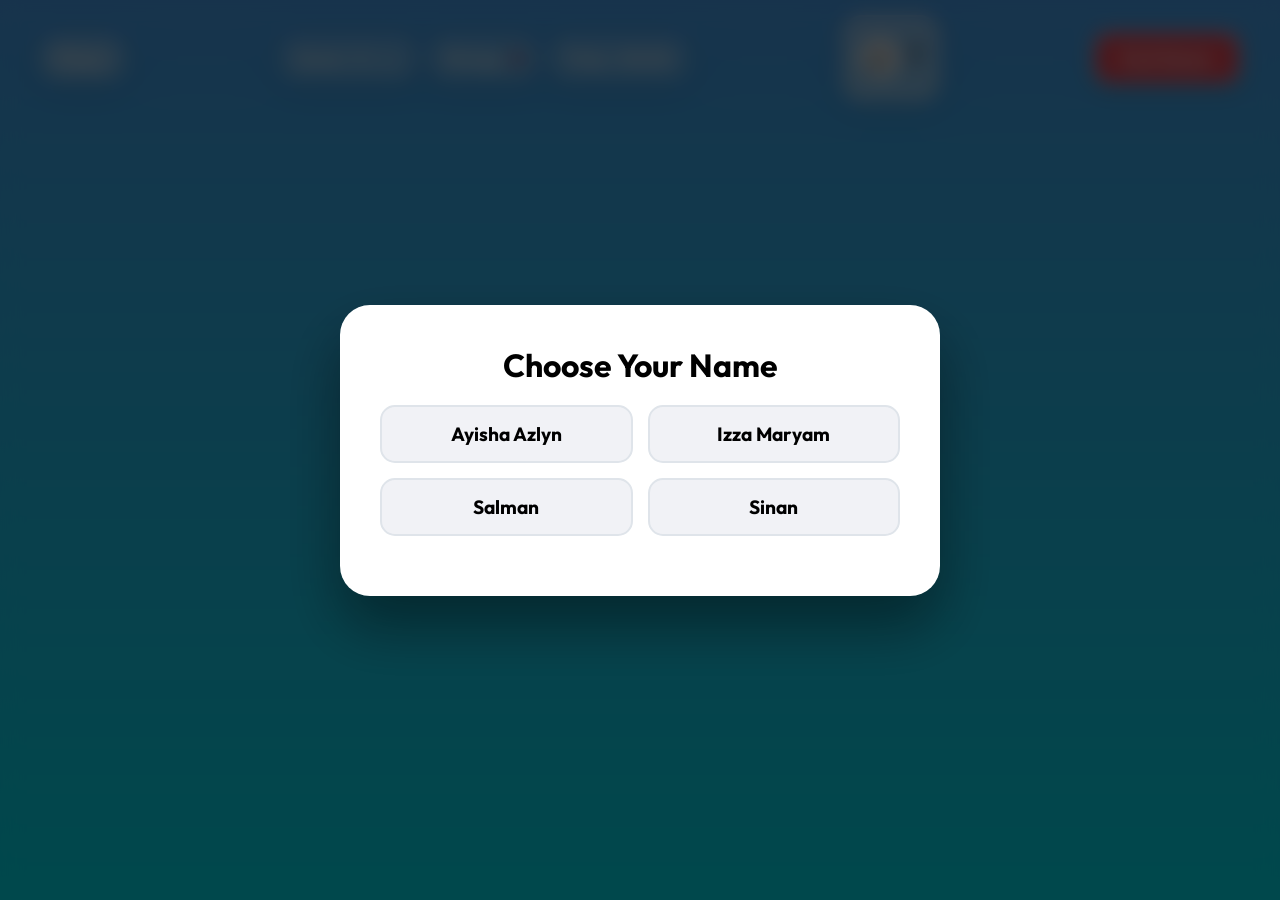
==== index.html @ 8a423a36 "Initial commit" ====
<!DOCTYPE html>
<html lang="en">

<head>
    <meta charset="UTF-8">
    <meta name="viewport" content="width=device-width, initial-scale=1.0, maximum-scale=1.0, user-scalable=no">
    <meta name="apple-mobile-web-app-capable" content="yes">
    <meta name="mobile-web-app-capable" content="yes">
    <title>Arabic Balloon Game</title>
    <link rel="stylesheet" href="style.css">
    <link href="https://fonts.googleapis.com/css2?family=Outfit:wght@400;700&family=Amiri:wght@400;700&display=swap"
        rel="stylesheet">
    <script src="https://html2canvas.hertzen.com/dist/html2canvas.min.js"></script>
</head>

<body>
    <div id="game-container">
        <!-- Background Elements -->
        <div class="sky-background"></div>
        <div class="clouds-container"></div>

        <!-- UI Elements -->
        <div id="ui-layer">
            <div class="stats">
                <div class="stat-item user-info">
                    <span id="display-name">Player</span>
                </div>
                <div class="stat-group">
                    <div class="stat-item">
                        <span class="label">Score:</span>
                        <span id="score">0</span>
                        <span class="goal">/ 300</span>
                    </div>
                    <div class="stat-item">
                        <span class="label">Wrong:</span>
                        <span id="wrong-count" class="wrong-val">0</span>
                    </div>
                    <div class="stat-item">
                        <span class="label">Time:</span>
                        <span id="timer">00:00</span>
                    </div>
                </div>
                <div class="stat-item target-box">
                    <button id="replay-sound" class="icon-btn">🔊</button>
                    <span id="target-label">?</span>
                </div>
                <button id="end-btn" class="secondary-btn">End Game</button>
            </div>
        </div>

        <!-- Game Screen -->
        <div id="game-screen"></div>

        <!-- Overlays -->
        <div id="name-overlay" class="overlay active">
            <div class="overlay-content">
                <h1>Choose Your Name</h1>
                <div class="name-grid">
                    <button class="name-btn">Ayisha Azlyn</button>
                    <button class="name-btn">Izza Maryam</button>
                    <button class="name-btn">Salman</button>
                    <button class="name-btn">Sinan</button>
                </div>
            </div>
        </div>

        <div id="start-overlay" class="overlay">
            <div class="overlay-content">
                <h1 id="welcome-msg">Hello!</h1>
                <p>Pop the balloons that match the sound!</p>
                <div class="letter-previews">
                    <div class="preview-item"><span>ا</span>
                        <p>Alif</p>
                    </div>
                    <div class="preview-item"><span>اَ</span>
                        <p>Alif with fathah</p>
                    </div>
                    <div class="preview-item"><span>اِ</span>
                        <p>Alif with kasrah</p>
                    </div>
                </div>
                <button id="start-btn" class="primary-btn">Start Playing!</button>
            </div>
        </div>

        <div id="game-over-overlay" class="overlay">
            <div id="share-content" class="overlay-content">
                <h1>Game Summary</h1>
                <h2 id="final-name-title">Player Name</h2>

                <div class="results-grid">
                    <div class="res-item">
                        <p>Final Score</p>
                        <span id="final-score">0</span>
                    </div>
                    <div class="res-item">
                        <p>Wrong Hits</p>
                        <span id="final-wrong">0</span>
                    </div>
                    <div class="res-item">
                        <p>Total Time</p>
                        <span id="final-time">00:00</span>
                    </div>
                    <div id="milestone-box" class="res-item full-width" style="display:none;">
                        <p>Time to reach 200</p>
                        <span id="time-to-200">--</span>
                    </div>
                </div>

                <div class="action-buttons">
                    <button id="restart-btn" class="primary-btn">Play Again</button>
                    <button id="share-btn" class="share-btn">Share Results 📤</button>
                </div>
            </div>
        </div>
    </div>

    <script src="script.js"></script>
</body>

</html>
---- style.css ----
:root {
    --primary-color: #ff4757;
    --secondary-color: #2ed573;
    --accent-color: #1e90ff;
    --background-sky: linear-gradient(180deg, #4facfe 0%, #00f2fe 100%);
    --glass-bg: rgba(255, 255, 255, 0.2);
    --glass-border: rgba(255, 255, 255, 0.4);
}

* {
    margin: 0;
    padding: 0;
    box-sizing: border-box;
    font-family: 'Outfit', sans-serif;
}

body, html {
    width: 100%;
    height: 100%;
    overflow: hidden;
    background: var(--background-sky);
    touch-action: manipulation;
}

#game-container {
    position: relative;
    width: 100%;
    height: 100%;
    display: flex;
    flex-direction: column;
}

/* Background & Clouds */
.sky-background {
    position: absolute;
    top: 0;
    left: 0;
    width: 100%;
    height: 100%;
    z-index: -2;
    background: var(--background-sky);
}

.clouds-container {
    position: absolute;
    width: 100%;
    height: 100%;
    z-index: -1;
    pointer-events: none;
}

.cloud {
    position: absolute;
    background: white;
    border-radius: 50px;
    opacity: 0.6;
    animation: moveCloud linear infinite;
    box-shadow: 0 8px 15px rgba(0,0,0,0.05);
}

.cloud::before {
    content: '';
    position: absolute;
    background: white;
    width: 50%;
    height: 100%;
    top: -40%;
    left: 15%;
    border-radius: 50%;
}

.cloud::after {
    content: '';
    position: absolute;
    background: white;
    width: 40%;
    height: 80%;
    top: -30%;
    right: 15%;
    border-radius: 50%;
}

@keyframes moveCloud {
    from { transform: translateX(-200px); }
    to { transform: translateX(calc(100vw + 200px)); }
}

/* UI Layer */
#ui-layer {
    position: relative;
    z-index: 10;
    padding: 15px;
    pointer-events: none;
}

.stats {
    display: flex;
    justify-content: space-between;
    align-items: center;
    max-width: 1200px;
    margin: 0 auto;
    gap: 10px;
}
.goal {
    font-size: 0.8rem;
    opacity: 0.6;
    margin-left: -5px;
    margin-top: 5px;
}

.stat-group {
    display: flex;
    gap: 10px;
}

.stat-item {
    background: var(--glass-bg);
    backdrop-filter: blur(10px);
    -webkit-backdrop-filter: blur(10px);
    border: 1px solid var(--glass-border);
    padding: 10px 15px;
    border-radius: 20px;
    box-shadow: 0 8px 32px 0 rgba(31, 38, 135, 0.15);
    color: white;
    font-size: 1.1rem;
    font-weight: 700;
    display: flex;
    align-items: center;
    gap: 8px;
    pointer-events: auto;
    white-space: nowrap;
}

.wrong-val {
    color: #ff4757;
}

.user-info {
    background: rgba(255, 255, 255, 0.3);
}

.target-box {
    background: rgba(255, 255, 255, 0.4);
    border: 2px solid white;
}

#target-label {
    font-family: 'Amiri', serif;
    font-size: 2.2rem;
    color: #2f3542;
}

.icon-btn {
    background: white;
    border: none;
    border-radius: 50%;
    width: 40px;
    height: 40px;
    cursor: pointer;
    font-size: 1.2rem;
    display: flex;
    align-items: center;
    justify-content: center;
    transition: transform 0.2s;
}

/* CSS Balloon */
.balloon {
    position: absolute;
    width: 140px;
    height: 170px;
    border-radius: 50% 50% 50% 50% / 40% 40% 60% 60%;
    display: flex;
    align-items: center;
    justify-content: center;
    cursor: pointer;
    box-shadow: inset -10px -10px 20px rgba(0,0,0,0.1), 0 10px 20px rgba(0,0,0,0.2);
    transition: transform 0.1s;
    user-select: none;
    z-index: 5;
}

.balloon::after {
    content: '';
    position: absolute;
    bottom: -15px;
    left: 50%;
    transform: translateX(-50%);
    width: 2px;
    height: 40px;
    background: rgba(255, 255, 255, 0.6);
}

.balloon::before {
    content: '';
    position: absolute;
    bottom: -5px;
    left: 50%;
    transform: translateX(-50%);
    border-left: 8px solid transparent;
    border-right: 8px solid transparent;
    border-bottom: 12px solid rgba(0,0,0,0.2);
}

.balloon-text {
    font-family: 'Amiri', serif;
    font-size: 5rem;
    color: white;
    font-weight: 700;
    text-shadow: 2px 2px 10px rgba(0,0,0,0.3);
    margin-top: -10px;
    pointer-events: none;
}

/* Overlays */
.overlay {
    position: fixed;
    top: 0;
    left: 0;
    width: 100%;
    height: 100%;
    background: rgba(0, 0, 0, 0.7);
    backdrop-filter: blur(10px);
    z-index: 100;
    display: none;
    align-items: center;
    justify-content: center;
}

.overlay.active {
    display: flex;
}

.overlay-content {
    background: white;
    padding: 40px;
    border-radius: 30px;
    text-align: center;
    max-width: 600px;
    width: 90%;
    box-shadow: 0 30px 60px rgba(0,0,0,0.4);
    animation: slideUp 0.5s cubic-bezier(0.175, 0.885, 0.32, 1.275);
}

/* Results Grid */
.results-grid {
    display: grid;
    grid-template-columns: 1fr 1fr;
    gap: 15px;
    margin: 20px 0;
}

.res-item {
    background: #f1f2f6;
    padding: 15px;
    border-radius: 15px;
}

.res-item p {
    font-size: 1rem;
    margin-bottom: 5px;
    color: #747d8c;
}

.res-item span {
    font-size: 1.8rem;
    font-weight: 800;
    color: #2f3542;
}

.res-item.full-width {
    grid-column: span 2;
    background: #e8f4fd;
    border: 2px dashed #1e90ff;
}

.action-buttons {
    display: flex;
    flex-direction: column;
    gap: 15px;
    margin-top: 20px;
}

.name-grid {
    display: grid;
    grid-template-columns: 1fr 1fr;
    gap: 15px;
    margin: 20px 0;
}

.name-btn {
    background: #f1f2f6;
    border: 2px solid #dfe4ea;
    padding: 15px;
    border-radius: 15px;
    font-size: 1.2rem;
    font-weight: 700;
    cursor: pointer;
    transition: all 0.2s;
}

.name-btn:hover {
    background: var(--primary-color);
    color: white;
}

.primary-btn {
    background: var(--primary-color);
    color: white;
    border: none;
    padding: 15px 40px;
    font-size: 1.4rem;
    font-weight: 700;
    border-radius: 50px;
    cursor: pointer;
    box-shadow: 0 8px 20px rgba(255, 71, 87, 0.3);
}

.share-btn {
    background: var(--secondary-color);
    color: white;
    border: none;
    padding: 15px 40px;
    font-size: 1.2rem;
    font-weight: 700;
    border-radius: 50px;
    cursor: pointer;
    box-shadow: 0 8px 20px rgba(46, 213, 115, 0.3);
}

.secondary-btn {
    background: #ff4757;
    color: white;
    border: 2px solid white;
    padding: 12px 25px;
    font-size: 1.2rem;
    font-weight: 700;
    border-radius: 15px;
    cursor: pointer;
    transition: all 0.3s;
    box-shadow: 0 5px 15px rgba(0,0,0,0.2);
    pointer-events: auto;
    z-index: 100;
}

.secondary-btn:hover {
    background: #ff6b81;
    transform: translateY(-2px);
    box-shadow: 0 8px 20px rgba(0,0,0,0.3);
}

@media (max-width: 600px) {
    .stats {
        flex-wrap: wrap;
        justify-content: center;
    }
    .stat-group {
        width: 100%;
        justify-content: center;
    }
    .stat-item {
        font-size: 0.9rem;
        padding: 8px 10px;
    }
}
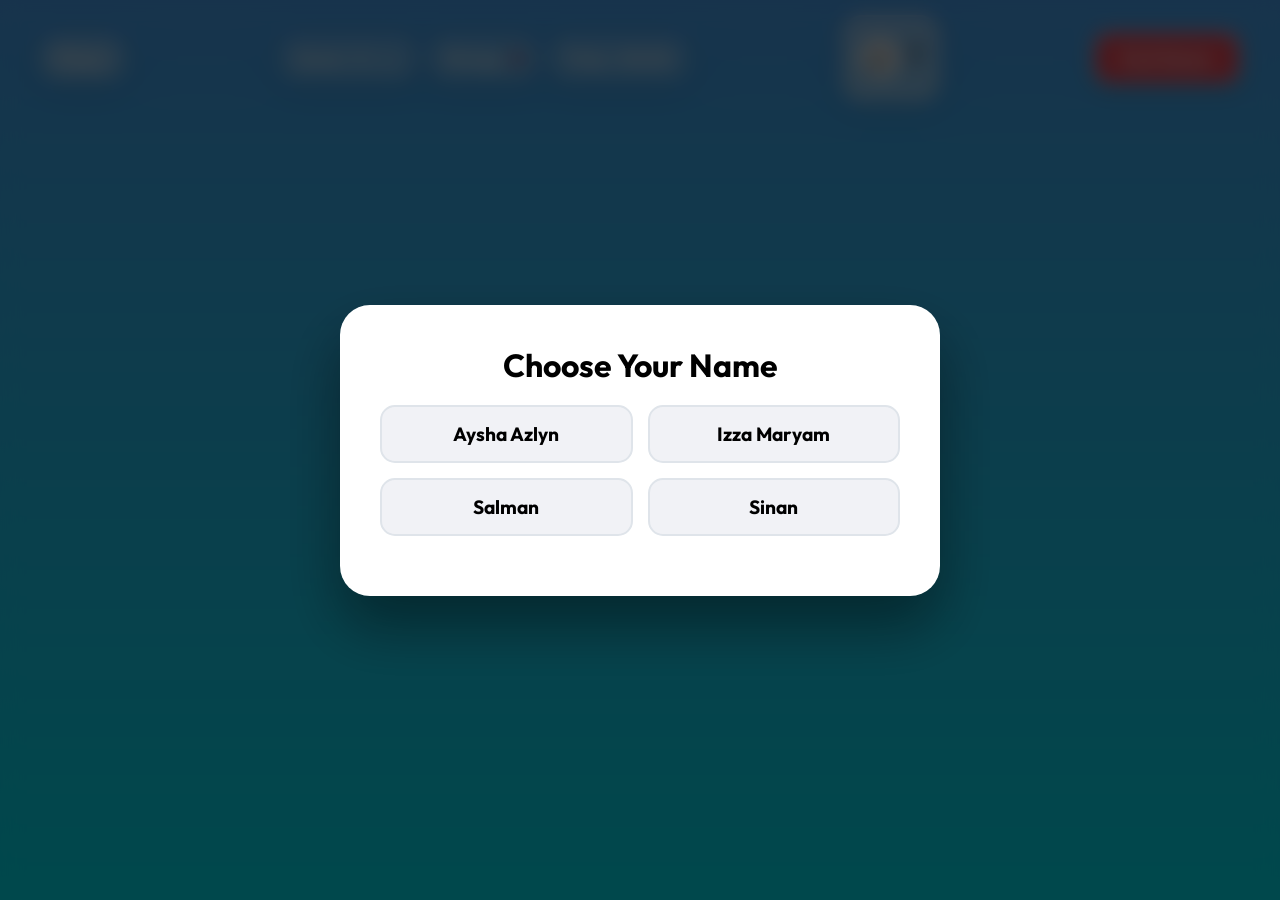
==== commit a025fb63: "change sound ,add dhumma" ====
--- a/index.html
+++ b/index.html
@@ -56,7 +56,7 @@
             <div class="overlay-content">
                 <h1>Choose Your Name</h1>
                 <div class="name-grid">
-                    <button class="name-btn">Ayisha Azlyn</button>
+                    <button class="name-btn">Aysha Azlyn</button>
                     <button class="name-btn">Izza Maryam</button>
                     <button class="name-btn">Salman</button>
                     <button class="name-btn">Sinan</button>
@@ -68,17 +68,6 @@
             <div class="overlay-content">
                 <h1 id="welcome-msg">Hello!</h1>
                 <p>Pop the balloons that match the sound!</p>
-                <div class="letter-previews">
-                    <div class="preview-item"><span>ا</span>
-                        <p>Alif</p>
-                    </div>
-                    <div class="preview-item"><span>اَ</span>
-                        <p>Alif with fathah</p>
-                    </div>
-                    <div class="preview-item"><span>اِ</span>
-                        <p>Alif with kasrah</p>
-                    </div>
-                </div>
                 <button id="start-btn" class="primary-btn">Start Playing!</button>
             </div>
         </div>
@@ -109,6 +98,7 @@
 
                 <div class="action-buttons">
                     <button id="restart-btn" class="primary-btn">Play Again</button>
+                    <button id="main-menu-btn" class="secondary-btn">Main Menu</button>
                     <button id="share-btn" class="share-btn">Share Results 📤</button>
                 </div>
             </div>
--- a/style.css
+++ b/style.css
@@ -210,6 +210,27 @@
     text-shadow: 2px 2px 10px rgba(0,0,0,0.3);
     margin-top: -10px;
     pointer-events: none;
+}
+
+.harakah-top {
+    margin-top: 45px !important;
+    font-size: 7rem !important;
+}
+
+.harakah-bottom {
+    margin-top: -30px !important;
+    font-size: 7rem !important;
+}
+
+/* For target label as well */
+#target-label.harakah-top {
+    margin-top: 20px !important;
+    display: inline-block;
+}
+
+#target-label.harakah-bottom {
+    margin-top: -15px !important;
+    display: inline-block;
 }
 
 /* Overlays */
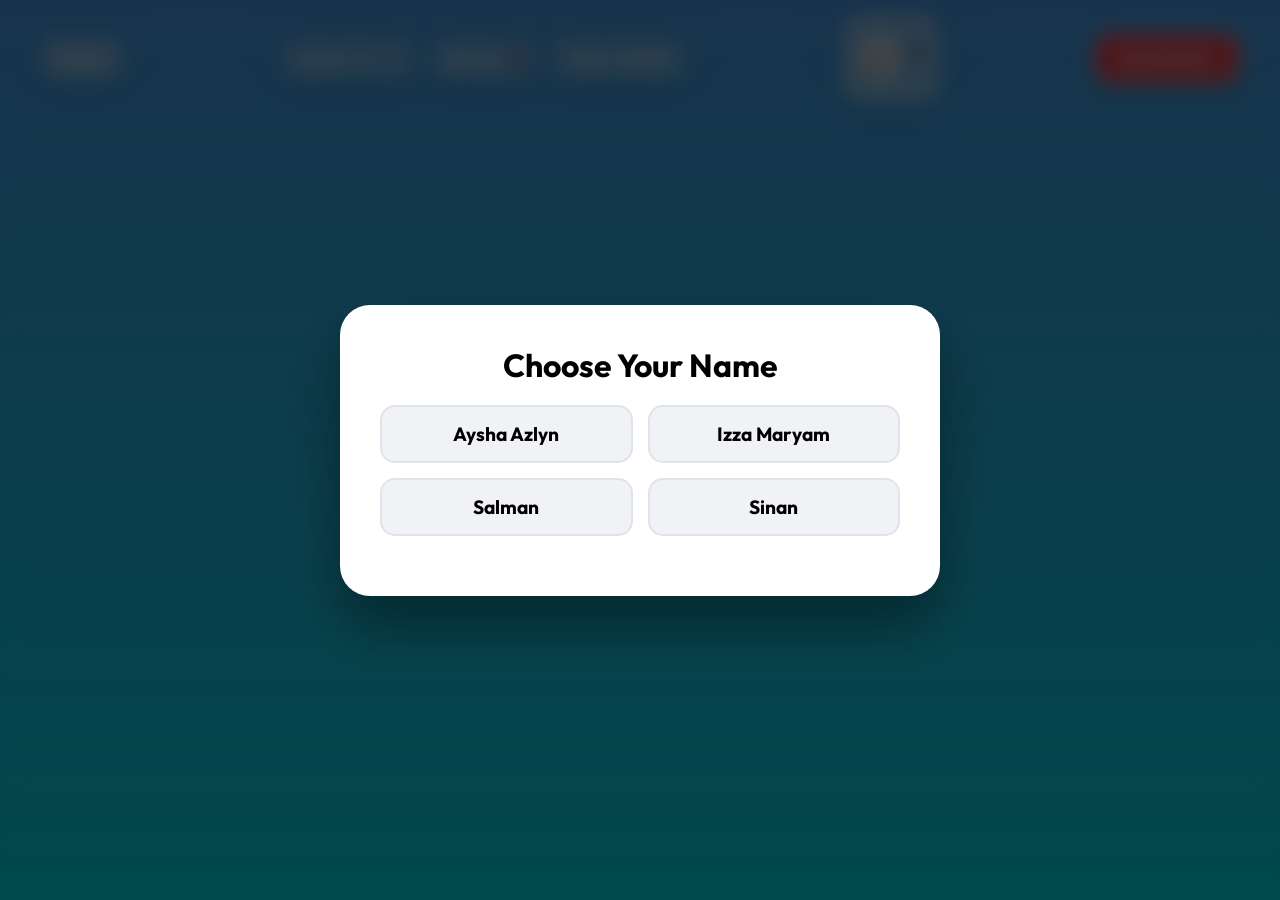
==== commit 21174447: "point system changes" ====
--- a/index.html
+++ b/index.html
@@ -29,7 +29,7 @@
                     <div class="stat-item">
                         <span class="label">Score:</span>
                         <span id="score">0</span>
-                        <span class="goal">/ 300</span>
+                        <span class="goal">/ 200</span>
                     </div>
                     <div class="stat-item">
                         <span class="label">Wrong:</span>
@@ -86,11 +86,15 @@
                         <p>Wrong Hits</p>
                         <span id="final-wrong">0</span>
                     </div>
-                    <div class="res-item">
+                    <div class="res-item full-width">
                         <p>Total Time</p>
                         <span id="final-time">00:00</span>
                     </div>
-                    <div id="milestone-box" class="res-item full-width" style="display:none;">
+                    <div id="milestone-100" class="res-item milestone">
+                        <p>Time to reach 100</p>
+                        <span id="time-to-100">--</span>
+                    </div>
+                    <div id="milestone-200" class="res-item milestone">
                         <p>Time to reach 200</p>
                         <span id="time-to-200">--</span>
                     </div>
--- a/style.css
+++ b/style.css
@@ -275,6 +275,16 @@
     background: #f1f2f6;
     padding: 15px;
     border-radius: 15px;
+}
+
+.res-item.full-width {
+    grid-column: span 2;
+    background: #e8f4fd;
+}
+
+.res-item.milestone {
+    display: none; /* Controlled by JS */
+    border: 2px dashed var(--accent-color);
 }
 
 .res-item p {
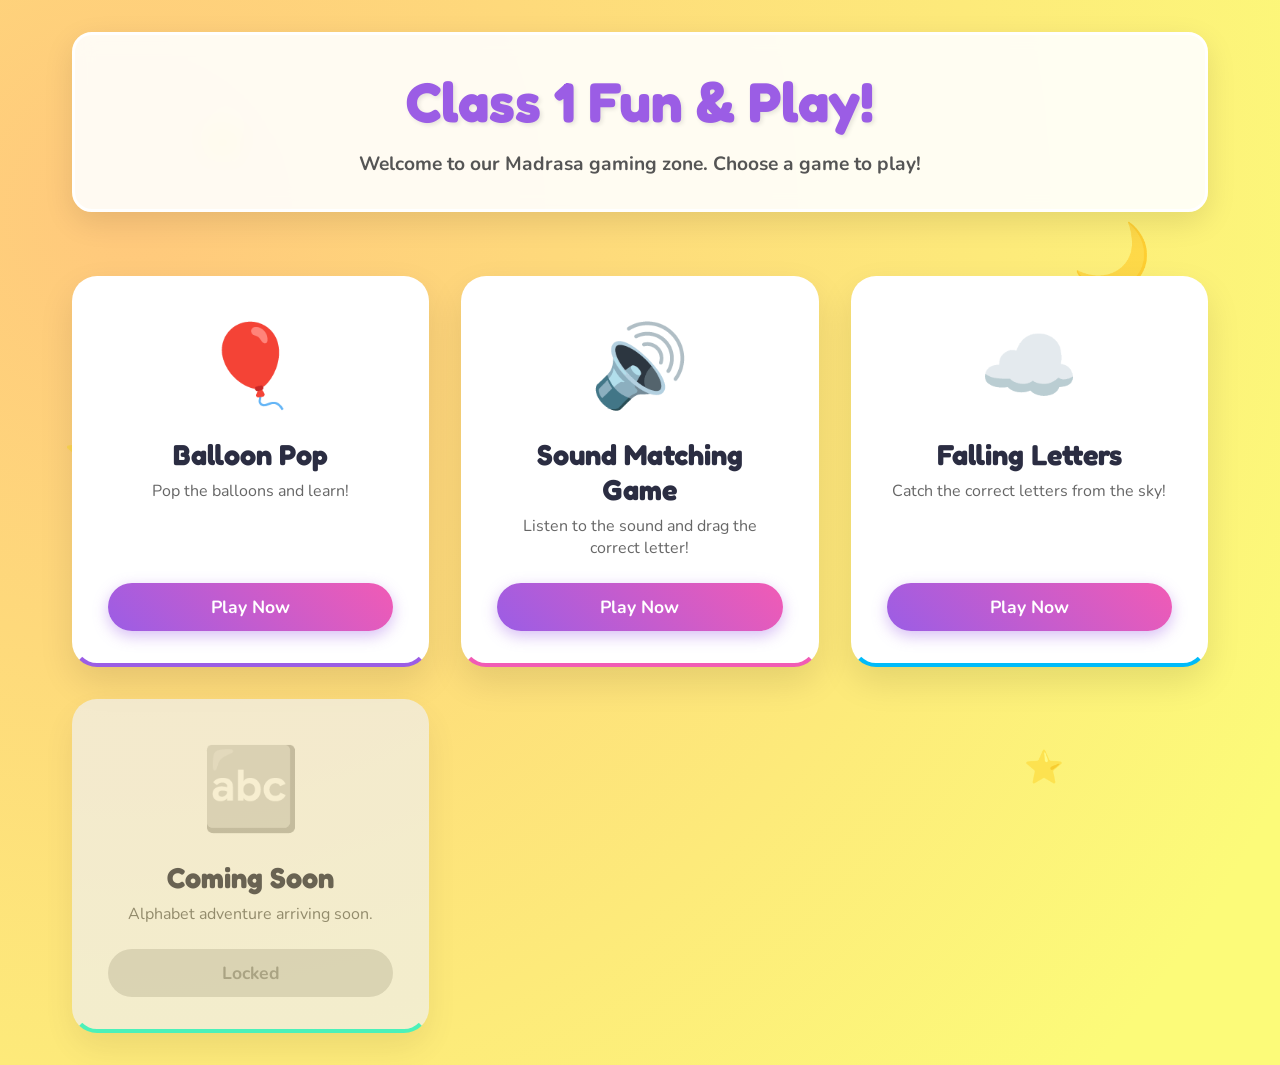
==== commit e0a88aa8: "added new sounds" ====
--- a/index.html
+++ b/index.html
@@ -1,115 +1,59 @@
 <!DOCTYPE html>
 <html lang="en">
-
 <head>
     <meta charset="UTF-8">
-    <meta name="viewport" content="width=device-width, initial-scale=1.0, maximum-scale=1.0, user-scalable=no">
-    <meta name="apple-mobile-web-app-capable" content="yes">
-    <meta name="mobile-web-app-capable" content="yes">
-    <title>Arabic Balloon Game</title>
+    <meta name="viewport" content="width=device-width, initial-scale=1.0">
+    <title>Madrasa Class 1 Games</title>
     <link rel="stylesheet" href="style.css">
-    <link href="https://fonts.googleapis.com/css2?family=Outfit:wght@400;700&family=Amiri:wght@400;700&display=swap"
-        rel="stylesheet">
-    <script src="https://html2canvas.hertzen.com/dist/html2canvas.min.js"></script>
+    <link href="https://fonts.googleapis.com/css2?family=Fredoka+One&family=Nunito:wght@400;700&display=swap" rel="stylesheet">
 </head>
+<body>
+    <div class="background-decor">
+        <div class="star star1">⭐</div>
+        <div class="star star2">⭐</div>
+        <div class="star star3">⭐</div>
+        <div class="moon">🌙</div>
+    </div>
+    
+    <div class="container">
+        <header>
+            <h1>Class 1 Fun & Play!</h1>
+            <p>Welcome to our Madrasa gaming zone. Choose a game to play!</p>
+        </header>
 
-<body>
-    <div id="game-container">
-        <!-- Background Elements -->
-        <div class="sky-background"></div>
-        <div class="clouds-container"></div>
+        <main class="games-grid">
+            <!-- Game Card 1 -->
+            <div class="game-card" onclick="window.location.href='baloon 1/index.html'">
+                <div class="game-icon">🎈</div>
+                <h2>Balloon Pop</h2>
+                <p>Pop the balloons and learn!</p>
+                <button class="play-btn">Play Now</button>
+            </div>
 
-        <!-- UI Elements -->
-        <div id="ui-layer">
-            <div class="stats">
-                <div class="stat-item user-info">
-                    <span id="display-name">Player</span>
-                </div>
-                <div class="stat-group">
-                    <div class="stat-item">
-                        <span class="label">Score:</span>
-                        <span id="score">0</span>
-                        <span class="goal">/ 200</span>
-                    </div>
-                    <div class="stat-item">
-                        <span class="label">Wrong:</span>
-                        <span id="wrong-count" class="wrong-val">0</span>
-                    </div>
-                    <div class="stat-item">
-                        <span class="label">Time:</span>
-                        <span id="timer">00:00</span>
-                    </div>
-                </div>
-                <div class="stat-item target-box">
-                    <button id="replay-sound" class="icon-btn">🔊</button>
-                    <span id="target-label">?</span>
-                </div>
-                <button id="end-btn" class="secondary-btn">End Game</button>
+            <!-- Game Card 2 -->
+            <div class="game-card" onclick="window.location.href='alif drag/index.html'">
+                <div class="game-icon">🔊</div>
+                <h2>Sound Matching Game</h2>
+                <p>Listen to the sound and drag the correct letter!</p>
+                <button class="play-btn">Play Now</button>
             </div>
-        </div>
 
-        <!-- Game Screen -->
-        <div id="game-screen"></div>
-
-        <!-- Overlays -->
-        <div id="name-overlay" class="overlay active">
-            <div class="overlay-content">
-                <h1>Choose Your Name</h1>
-                <div class="name-grid">
-                    <button class="name-btn">Aysha Azlyn</button>
-                    <button class="name-btn">Izza Maryam</button>
-                    <button class="name-btn">Salman</button>
-                    <button class="name-btn">Sinan</button>
-                </div>
+            <!-- Game Card 3 -->
+            <div class="game-card" onclick="window.location.href='falling letters/index.html'">
+                <div class="game-icon">☁️</div>
+                <h2>Falling Letters</h2>
+                <p>Catch the correct letters from the sky!</p>
+                <button class="play-btn">Play Now</button>
             </div>
-        </div>
-
-        <div id="start-overlay" class="overlay">
-            <div class="overlay-content">
-                <h1 id="welcome-msg">Hello!</h1>
-                <p>Pop the balloons that match the sound!</p>
-                <button id="start-btn" class="primary-btn">Start Playing!</button>
+             <!-- Placeholder Game 4 -->
+            <div class="game-card locked">
+                <div class="game-icon">🔤</div>
+                <h2>Coming Soon</h2>
+                <p>Alphabet adventure arriving soon.</p>
+                <button class="play-btn disabled" disabled>Locked</button>
             </div>
-        </div>
-
-        <div id="game-over-overlay" class="overlay">
-            <div id="share-content" class="overlay-content">
-                <h1>Game Summary</h1>
-                <h2 id="final-name-title">Player Name</h2>
-
-                <div class="results-grid">
-                    <div class="res-item">
-                        <p>Final Score</p>
-                        <span id="final-score">0</span>
-                    </div>
-                    <div class="res-item">
-                        <p>Wrong Hits</p>
-                        <span id="final-wrong">0</span>
-                    </div>
-                    <div class="res-item full-width">
-                        <p>Total Time</p>
-                        <span id="final-time">00:00</span>
-                    </div>
-                    <div id="milestone-100" class="res-item milestone">
-                        <p>Time to reach 100</p>
-                        <span id="time-to-100">--</span>
-                    </div>
-                    <div id="milestone-200" class="res-item milestone">
-                        <p>Time to reach 200</p>
-                        <span id="time-to-200">--</span>
-                    </div>
-                </div>
-
-                <div class="action-buttons">
-                    <button id="restart-btn" class="primary-btn">Play Again</button>
-                    <button id="main-menu-btn" class="secondary-btn">Main Menu</button>
-                    <button id="share-btn" class="share-btn">Share Results 📤</button>
-                </div>
-            </div>
-        </div>
+        </main>
     </div>
-
     <script src="script.js"></script>
 </body>
-
-</html>+</html>
--- a/style.css
+++ b/style.css
@@ -1,396 +1,196 @@
 :root {
-    --primary-color: #ff4757;
-    --secondary-color: #2ed573;
-    --accent-color: #1e90ff;
-    --background-sky: linear-gradient(180deg, #4facfe 0%, #00f2fe 100%);
-    --glass-bg: rgba(255, 255, 255, 0.2);
-    --glass-border: rgba(255, 255, 255, 0.4);
+    --primary: #9b5de5;
+    --secondary: #f15bb5;
+    --tertiary: #fee440;
+    --quaternary: #00bbf9;
+    --quinary: #00f5d4;
+    --text-dark: #2b2d42;
+    --text-light: #ffffff;
+    --bg-color: #f8f9fa;
 }
 
 * {
     margin: 0;
     padding: 0;
     box-sizing: border-box;
-    font-family: 'Outfit', sans-serif;
 }
 
-body, html {
-    width: 100%;
-    height: 100%;
-    overflow: hidden;
-    background: var(--background-sky);
-    touch-action: manipulation;
+body {
+    font-family: 'Nunito', sans-serif;
+    background-color: var(--bg-color);
+    background-image: radial-gradient(circle at 10% 20%, rgb(255, 200, 124) 0%, rgb(252, 251, 121) 90%);
+    min-height: 100vh;
+    color: var(--text-dark);
+    position: relative;
+    overflow-x: hidden;
 }
 
-#game-container {
-    position: relative;
-    width: 100%;
-    height: 100%;
-    display: flex;
-    flex-direction: column;
-}
-
-/* Background & Clouds */
-.sky-background {
+/* Decorative Background Elements */
+.background-decor {
     position: absolute;
     top: 0;
     left: 0;
     width: 100%;
     height: 100%;
-    z-index: -2;
-    background: var(--background-sky);
+    pointer-events: none;
+    z-index: 0;
 }
 
-.clouds-container {
+.star, .moon {
     position: absolute;
-    width: 100%;
-    height: 100%;
-    z-index: -1;
-    pointer-events: none;
+    font-size: 2rem;
+    opacity: 0.6;
+    animation: float 6s ease-in-out infinite;
 }
 
-.cloud {
-    position: absolute;
-    background: white;
-    border-radius: 50px;
-    opacity: 0.6;
-    animation: moveCloud linear infinite;
-    box-shadow: 0 8px 15px rgba(0,0,0,0.05);
+.star1 { top: 10%; left: 15%; animation-delay: 0s; font-size: 3rem;}
+.star2 { top: 70%; left: 80%; animation-delay: 2s; }
+.star3 { top: 40%; left: 5%; animation-delay: 4s; font-size: 2.5rem;}
+.moon { top: 20%; right: 10%; font-size: 4rem; animation: float 8s ease-in-out infinite alternate; }
+
+@keyframes float {
+    0% { transform: translateY(0px) rotate(0deg); }
+    50% { transform: translateY(-20px) rotate(10deg); }
+    100% { transform: translateY(0px) rotate(0deg); }
 }
 
-.cloud::before {
-    content: '';
-    position: absolute;
-    background: white;
-    width: 50%;
-    height: 100%;
-    top: -40%;
-    left: 15%;
-    border-radius: 50%;
+.container {
+    max-width: 1200px;
+    margin: 0 auto;
+    padding: 2rem;
+    position: relative;
+    z-index: 1;
 }
 
-.cloud::after {
-    content: '';
-    position: absolute;
-    background: white;
-    width: 40%;
-    height: 80%;
-    top: -30%;
-    right: 15%;
-    border-radius: 50%;
+header {
+    text-align: center;
+    margin-bottom: 4rem;
+    padding: 2rem;
+    background: rgba(255, 255, 255, 0.9);
+    border-radius: 20px;
+    box-shadow: 0 10px 30px rgba(0,0,0,0.1);
+    backdrop-filter: blur(10px);
+    border: 3px solid white;
 }
 
-@keyframes moveCloud {
-    from { transform: translateX(-200px); }
-    to { transform: translateX(calc(100vw + 200px)); }
+h1 {
+    font-family: 'Fredoka One', cursive;
+    font-size: 3.5rem;
+    color: var(--primary);
+    margin-bottom: 1rem;
+    text-shadow: 2px 2px 4px rgba(0,0,0,0.1);
 }
 
-/* UI Layer */
-#ui-layer {
-    position: relative;
-    z-index: 10;
-    padding: 15px;
-    pointer-events: none;
+header p {
+    font-size: 1.2rem;
+    color: #555;
+    font-weight: 700;
 }
 
-.stats {
-    display: flex;
-    justify-content: space-between;
-    align-items: center;
-    max-width: 1200px;
-    margin: 0 auto;
-    gap: 10px;
-}
-.goal {
-    font-size: 0.8rem;
-    opacity: 0.6;
-    margin-left: -5px;
-    margin-top: 5px;
+.games-grid {
+    display: grid;
+    grid-template-columns: repeat(auto-fit, minmax(280px, 1fr));
+    gap: 2rem;
 }
 
-.stat-group {
+.game-card {
+    background: white;
+    border-radius: 25px;
+    padding: 2rem;
+    text-align: center;
+    box-shadow: 0 15px 35px rgba(0,0,0,0.1);
+    transition: all 0.3s cubic-bezier(0.175, 0.885, 0.32, 1.275);
+    cursor: pointer;
+    border: 4px solid transparent;
     display: flex;
-    gap: 10px;
+    flex-direction: column;
+    align-items: center;
 }
 
-.stat-item {
-    background: var(--glass-bg);
-    backdrop-filter: blur(10px);
-    -webkit-backdrop-filter: blur(10px);
-    border: 1px solid var(--glass-border);
-    padding: 10px 15px;
-    border-radius: 20px;
-    box-shadow: 0 8px 32px 0 rgba(31, 38, 135, 0.15);
+.game-card:hover:not(.locked) {
+    transform: translateY(-10px) scale(1.05);
+    border-color: var(--secondary);
+    box-shadow: 0 20px 40px rgba(241, 91, 181, 0.2);
+}
+
+.game-card:nth-child(1) { border-bottom-color: var(--primary); }
+.game-card:nth-child(2) { border-bottom-color: var(--secondary); }
+.game-card:nth-child(3) { border-bottom-color: var(--quaternary); }
+.game-card:nth-child(4) { border-bottom-color: var(--quinary); }
+
+
+.game-icon {
+    font-size: 5rem;
+    margin-bottom: 1rem;
+    transition: transform 0.3s ease;
+}
+
+.game-card:hover:not(.locked) .game-icon {
+    transform: scale(1.1) rotate(5deg);
+}
+
+.game-card h2 {
+    font-family: 'Fredoka One', cursive;
+    font-size: 1.8rem;
+    margin-bottom: 0.5rem;
+    color: var(--text-dark);
+}
+
+.game-card p {
+    color: #666;
+    margin-bottom: 1.5rem;
+    flex-grow: 1;
+}
+
+.play-btn {
+    background: linear-gradient(45deg, var(--primary), var(--secondary));
     color: white;
+    border: none;
+    padding: 12px 30px;
+    border-radius: 50px;
     font-size: 1.1rem;
     font-weight: 700;
-    display: flex;
-    align-items: center;
-    gap: 8px;
-    pointer-events: auto;
-    white-space: nowrap;
+    cursor: pointer;
+    transition: all 0.3s ease;
+    box-shadow: 0 5px 15px rgba(155, 93, 229, 0.4);
+    font-family: 'Nunito', sans-serif;
+    width: 100%;
 }
 
-.wrong-val {
-    color: #ff4757;
+.game-card:hover:not(.locked) .play-btn {
+    background: linear-gradient(45deg, var(--secondary), var(--primary));
+    transform: scale(1.05);
 }
 
-.user-info {
-    background: rgba(255, 255, 255, 0.3);
+/* Locked Games Styling */
+.game-card.locked {
+    opacity: 0.7;
+    cursor: not-allowed;
+    background: #f0f0f0;
 }
 
-.target-box {
-    background: rgba(255, 255, 255, 0.4);
-    border: 2px solid white;
+.game-card.locked:hover {
+    transform: none;
 }
 
-#target-label {
-    font-family: 'Amiri', serif;
-    font-size: 2.2rem;
-    color: #2f3542;
+.game-card.locked .game-icon {
+    filter: grayscale(100%);
+    opacity: 0.5;
 }
 
-.icon-btn {
-    background: white;
-    border: none;
-    border-radius: 50%;
-    width: 40px;
-    height: 40px;
-    cursor: pointer;
-    font-size: 1.2rem;
-    display: flex;
-    align-items: center;
-    justify-content: center;
-    transition: transform 0.2s;
+.play-btn.disabled {
+    background: #ccc;
+    box-shadow: none;
+    cursor: not-allowed;
+    color: #888;
 }
 
-/* CSS Balloon */
-.balloon {
-    position: absolute;
-    width: 140px;
-    height: 170px;
-    border-radius: 50% 50% 50% 50% / 40% 40% 60% 60%;
-    display: flex;
-    align-items: center;
-    justify-content: center;
-    cursor: pointer;
-    box-shadow: inset -10px -10px 20px rgba(0,0,0,0.1), 0 10px 20px rgba(0,0,0,0.2);
-    transition: transform 0.1s;
-    user-select: none;
-    z-index: 5;
-}
-
-.balloon::after {
-    content: '';
-    position: absolute;
-    bottom: -15px;
-    left: 50%;
-    transform: translateX(-50%);
-    width: 2px;
-    height: 40px;
-    background: rgba(255, 255, 255, 0.6);
-}
-
-.balloon::before {
-    content: '';
-    position: absolute;
-    bottom: -5px;
-    left: 50%;
-    transform: translateX(-50%);
-    border-left: 8px solid transparent;
-    border-right: 8px solid transparent;
-    border-bottom: 12px solid rgba(0,0,0,0.2);
-}
-
-.balloon-text {
-    font-family: 'Amiri', serif;
-    font-size: 5rem;
-    color: white;
-    font-weight: 700;
-    text-shadow: 2px 2px 10px rgba(0,0,0,0.3);
-    margin-top: -10px;
-    pointer-events: none;
-}
-
-.harakah-top {
-    margin-top: 45px !important;
-    font-size: 7rem !important;
-}
-
-.harakah-bottom {
-    margin-top: -30px !important;
-    font-size: 7rem !important;
-}
-
-/* For target label as well */
-#target-label.harakah-top {
-    margin-top: 20px !important;
-    display: inline-block;
-}
-
-#target-label.harakah-bottom {
-    margin-top: -15px !important;
-    display: inline-block;
-}
-
-/* Overlays */
-.overlay {
-    position: fixed;
-    top: 0;
-    left: 0;
-    width: 100%;
-    height: 100%;
-    background: rgba(0, 0, 0, 0.7);
-    backdrop-filter: blur(10px);
-    z-index: 100;
-    display: none;
-    align-items: center;
-    justify-content: center;
-}
-
-.overlay.active {
-    display: flex;
-}
-
-.overlay-content {
-    background: white;
-    padding: 40px;
-    border-radius: 30px;
-    text-align: center;
-    max-width: 600px;
-    width: 90%;
-    box-shadow: 0 30px 60px rgba(0,0,0,0.4);
-    animation: slideUp 0.5s cubic-bezier(0.175, 0.885, 0.32, 1.275);
-}
-
-/* Results Grid */
-.results-grid {
-    display: grid;
-    grid-template-columns: 1fr 1fr;
-    gap: 15px;
-    margin: 20px 0;
-}
-
-.res-item {
-    background: #f1f2f6;
-    padding: 15px;
-    border-radius: 15px;
-}
-
-.res-item.full-width {
-    grid-column: span 2;
-    background: #e8f4fd;
-}
-
-.res-item.milestone {
-    display: none; /* Controlled by JS */
-    border: 2px dashed var(--accent-color);
-}
-
-.res-item p {
-    font-size: 1rem;
-    margin-bottom: 5px;
-    color: #747d8c;
-}
-
-.res-item span {
-    font-size: 1.8rem;
-    font-weight: 800;
-    color: #2f3542;
-}
-
-.res-item.full-width {
-    grid-column: span 2;
-    background: #e8f4fd;
-    border: 2px dashed #1e90ff;
-}
-
-.action-buttons {
-    display: flex;
-    flex-direction: column;
-    gap: 15px;
-    margin-top: 20px;
-}
-
-.name-grid {
-    display: grid;
-    grid-template-columns: 1fr 1fr;
-    gap: 15px;
-    margin: 20px 0;
-}
-
-.name-btn {
-    background: #f1f2f6;
-    border: 2px solid #dfe4ea;
-    padding: 15px;
-    border-radius: 15px;
-    font-size: 1.2rem;
-    font-weight: 700;
-    cursor: pointer;
-    transition: all 0.2s;
-}
-
-.name-btn:hover {
-    background: var(--primary-color);
-    color: white;
-}
-
-.primary-btn {
-    background: var(--primary-color);
-    color: white;
-    border: none;
-    padding: 15px 40px;
-    font-size: 1.4rem;
-    font-weight: 700;
-    border-radius: 50px;
-    cursor: pointer;
-    box-shadow: 0 8px 20px rgba(255, 71, 87, 0.3);
-}
-
-.share-btn {
-    background: var(--secondary-color);
-    color: white;
-    border: none;
-    padding: 15px 40px;
-    font-size: 1.2rem;
-    font-weight: 700;
-    border-radius: 50px;
-    cursor: pointer;
-    box-shadow: 0 8px 20px rgba(46, 213, 115, 0.3);
-}
-
-.secondary-btn {
-    background: #ff4757;
-    color: white;
-    border: 2px solid white;
-    padding: 12px 25px;
-    font-size: 1.2rem;
-    font-weight: 700;
-    border-radius: 15px;
-    cursor: pointer;
-    transition: all 0.3s;
-    box-shadow: 0 5px 15px rgba(0,0,0,0.2);
-    pointer-events: auto;
-    z-index: 100;
-}
-
-.secondary-btn:hover {
-    background: #ff6b81;
-    transform: translateY(-2px);
-    box-shadow: 0 8px 20px rgba(0,0,0,0.3);
-}
-
-@media (max-width: 600px) {
-    .stats {
-        flex-wrap: wrap;
-        justify-content: center;
+@media (max-width: 768px) {
+    h1 {
+        font-size: 2.5rem;
     }
-    .stat-group {
-        width: 100%;
-        justify-content: center;
-    }
-    .stat-item {
-        font-size: 0.9rem;
-        padding: 8px 10px;
+    
+    .games-grid {
+        grid-template-columns: 1fr;
     }
 }
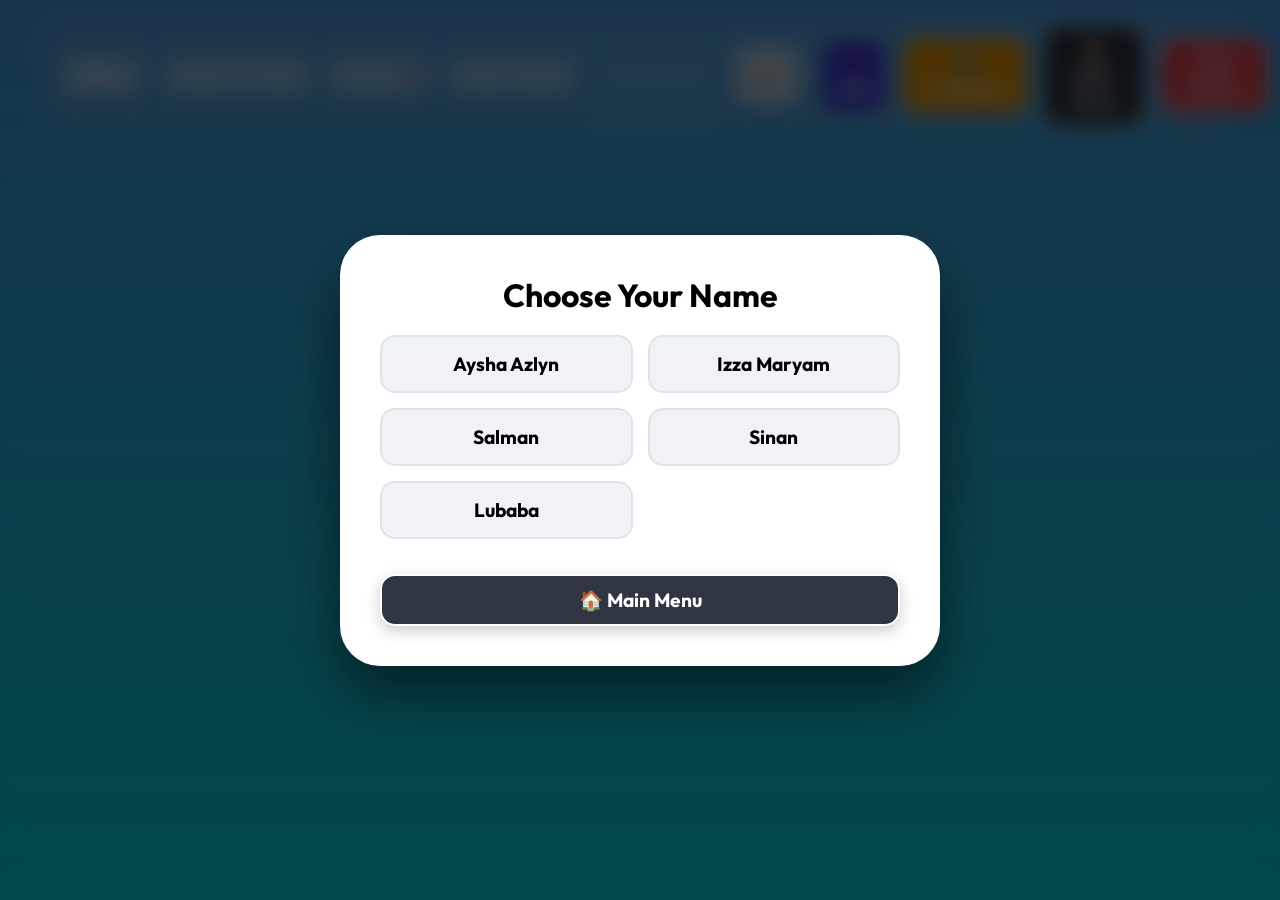
==== commit 7c02b959: "only balloon" ====
--- a/index.html
+++ b/index.html
@@ -1,59 +1,193 @@
 <!DOCTYPE html>
 <html lang="en">
+
 <head>
     <meta charset="UTF-8">
-    <meta name="viewport" content="width=device-width, initial-scale=1.0">
-    <title>Madrasa Class 1 Games</title>
+    <meta name="viewport" content="width=device-width, initial-scale=1.0, maximum-scale=1.0, user-scalable=no">
+    <meta name="apple-mobile-web-app-capable" content="yes">
+    <meta name="mobile-web-app-capable" content="yes">
+    <title>Arabic Balloon Game</title>
     <link rel="stylesheet" href="style.css">
-    <link href="https://fonts.googleapis.com/css2?family=Fredoka+One&family=Nunito:wght@400;700&display=swap" rel="stylesheet">
+    <link href="https://fonts.googleapis.com/css2?family=Outfit:wght@400;700&family=Amiri:wght@400;700&display=swap"
+        rel="stylesheet">
+    <script src="https://html2canvas.hertzen.com/dist/html2canvas.min.js"></script>
 </head>
+
 <body>
-    <div class="background-decor">
-        <div class="star star1">⭐</div>
-        <div class="star star2">⭐</div>
-        <div class="star star3">⭐</div>
-        <div class="moon">🌙</div>
+    <div id="game-container">
+        <!-- Background Elements -->
+        <div class="sky-background"></div>
+        <div class="clouds-container"></div>
+
+        <!-- UI Elements -->
+        <div id="ui-layer">
+            <div class="stats">
+                <div class="stat-item user-info">
+                    <span id="display-name">Player</span>
+                </div>
+                <div class="stat-group">
+                    <div class="stat-item">
+                        <span class="label">Score:</span>
+                        <span id="score">0</span>
+                        <span class="goal">/ 200</span>
+                    </div>
+                    <div class="stat-item">
+                        <span class="label">Wrong:</span>
+                        <span id="wrong-count" class="wrong-val">0</span>
+                    </div>
+                    <div class="stat-item">
+                        <span class="label">Time:</span>
+                        <span id="timer">00:00</span>
+                    </div>
+                </div>
+                <div class="progress-container">
+                    <div id="progress-bar" class="progress-bar"></div>
+                </div>
+                <div class="stat-item target-box">
+                    <button id="replay-sound" class="icon-btn">🔊</button>
+                    <span id="target-label" style="display: none;"></span>
+                </div>
+                <button id="quick-q-btn" class="secondary-btn" style="background: #3742fa; border-color: white; padding: 12px 15px;">❓ Ask</button>
+                <button id="teacher-btn" class="secondary-btn" style="background: #ffa502; border-color: white;">⚙️ Settings</button>
+                <button id="global-main-menu-btn" class="secondary-btn" style="background: #2f3542; border-color: white;">🏠 Main Menu</button>
+                <button id="end-btn" class="secondary-btn">End Game</button>
+            </div>
+        </div>
+
+        <!-- Game Screen -->
+        <div id="game-screen"></div>
+
+        <!-- Overlays -->
+        <div id="name-overlay" class="overlay active">
+            <div class="overlay-content">
+                <h1>Choose Your Name</h1>
+                <div class="name-grid">
+                    <button class="name-btn">Aysha Azlyn</button>
+                    <button class="name-btn">Izza Maryam</button>
+                    <button class="name-btn">Salman</button>
+                    <button class="name-btn">Sinan</button>
+                    <button class="name-btn">Lubaba</button>
+                </div>
+                <button id="name-main-menu-btn" class="secondary-btn" style="background: #2f3542; margin-top: 15px; width: 100%;">🏠 Main Menu</button>
+            </div>
+        </div>
+
+        <div id="letter-overlay" class="overlay">
+            <div class="overlay-content">
+                <h1>Choose Letters</h1>
+                <p style="margin-bottom: 15px; color: #576574;">Select the Arabic letters you want to play with!</p>
+                
+                <div style="display: flex; justify-content: center; gap: 10px; margin-bottom: 20px;">
+                    <button id="all-letters-btn" class="name-btn" style="padding: 10px 20px; font-size: 1rem; width: auto; margin: 0;">✨ All Letters</button>
+                    <button id="clear-letters-btn" class="name-btn" style="padding: 10px 20px; font-size: 1rem; width: auto; margin: 0;">Clear Selection</button>
+                </div>
+
+                <div class="name-grid" id="letter-grid">
+                    <button class="name-btn letter-sel-btn" data-letter="alif">ا</button>
+                    <button class="name-btn letter-sel-btn" data-letter="ba">ب</button>
+                    <button class="name-btn letter-sel-btn" data-letter="taa">ت</button>
+                    <button class="name-btn letter-sel-btn" data-letter="daal">د</button>
+                </div>
+
+                <button id="confirm-letters-btn" class="primary-btn" style="margin-top: 25px; width: 100%;">Continue</button>
+                <button id="letter-main-menu-btn" class="secondary-btn" style="background: #2f3542; margin-top: 15px; width: 100%;">🏠 Main Menu</button>
+            </div>
+        </div>
+
+        <div id="start-overlay" class="overlay">
+            <div class="overlay-content">
+                <h1 id="welcome-msg">Hello!</h1>
+                <p id="start-instructions-p" style="margin-bottom: 20px;">Pop the balloons that match the sound!</p>
+                <button id="start-btn" class="primary-btn" style="width: 100%;">Start Playing!</button>
+                <button id="start-main-menu-btn" class="secondary-btn" style="background: #2f3542; margin-top: 15px; width: 100%;">🏠 Main Menu</button>
+            </div>
+        </div>
+
+        <div id="settings-overlay" class="overlay">
+            <div class="overlay-content">
+                <h1 style="color: #2f3542;">Settings</h1>
+                <div class="settings-grid" style="text-align: left; margin: 25px 0;">
+                    <div style="display: flex; justify-content: space-between; align-items: center;">
+                        <label style="font-size: 1.1rem; font-weight: bold; color: #576574;">Letters to Play:</label>
+                        <button id="settings-all-letters-btn" class="name-btn" style="padding: 5px 10px; font-size: 0.85rem; margin: 0; width: auto; height: auto;">✨ Select All</button>
+                    </div>
+                    <div style="display: grid; grid-template-columns: repeat(4, 1fr); gap: 10px; margin-top: 8px; margin-bottom: 20px;">
+                        <button class="name-btn settings-letter-btn active" data-letter="alif" style="padding: 10px; font-size: 1.2rem;">ا</button>
+                        <button class="name-btn settings-letter-btn" data-letter="ba" style="padding: 10px; font-size: 1.2rem;">ب</button>
+                        <button class="name-btn settings-letter-btn" data-letter="taa" style="padding: 10px; font-size: 1.2rem;">ت</button>
+                        <button class="name-btn settings-letter-btn" data-letter="daal" style="padding: 10px; font-size: 1.2rem;">د</button>
+                    </div>
+
+                    <label style="font-size: 1.1rem; font-weight: bold; color: #576574;">Question Interval: <span id="prob-val" style="color: #ff4757;">10%</span></label>
+                    <input type="range" id="prob-slider" min="0" max="3" value="1" style="width: 100%; margin-top: 10px; margin-bottom: 20px;">
+                    
+                    <label style="font-size: 1.1rem; font-weight: bold; color: #576574;">Letter Probability: <span id="letter-prob-val" style="color: #1e90ff;">50%</span></label>
+                    <input type="range" id="letter-prob-slider" min="0" max="4" value="4" style="width: 100%; margin-top: 10px;">
+                    <p style="color: #747d8c; font-size: 0.85rem; margin-top: 5px;">Higher means the target letter appears more often.</p>
+                </div>
+                <div style="display: flex; justify-content: center; gap: 15px; margin-top: 20px;">
+                    <button id="close-settings-btn" class="secondary-btn">Close</button>
+                    <button id="settings-main-menu-btn" class="secondary-btn" style="background: #2f3542;">🏠 Main Menu</button>
+                </div>
+            </div>
+        </div>
+
+        <div id="question-overlay" class="overlay">
+            <div class="overlay-content question-content">
+                <div class="confetti-effect"></div>
+                <h1 style="color: #ff4757; font-size: 2.2rem; margin-bottom: 10px;">Interactive Question!</h1>
+                <p style="font-size: 1.3rem; color: #2f3542; font-weight: bold;">Tell your teacher the letter aloud!</p>
+                
+                <div id="question-letter-container" class="interactive-card">
+                    <div id="question-letter" class="balloon-text" style="color: #3742fa; font-size: 10rem; text-shadow: 3px 3px 15px rgba(0,0,0,0.15); pointer-events: auto;">ا</div>
+                </div>
+
+                <div style="display: flex; justify-content: center; gap: 15px; flex-wrap: wrap; margin-top: 20px;">
+                    <button id="replay-q-btn" class="icon-btn pulse" style="width: 70px; height: 70px; font-size: 2.5rem; border: 4px solid #dfe4ea; background: white; box-shadow: 0 10px 20px rgba(0,0,0,0.1);">🔊</button>
+                    <button id="continue-game-btn" class="primary-btn bounce-in" style="font-size: 1.4rem; padding: 15px 40px; background: linear-gradient(135deg, #2ed573 0%, #7bed9f 100%); border: none; box-shadow: 0 10px 25px rgba(46, 213, 115, 0.4);">Continue (+20 pts)</button>
+                    <button id="question-main-menu-btn" class="secondary-btn" style="background: #2f3542; margin-top: 5px;">🏠 Main Menu</button>
+                </div>
+            </div>
+        </div>
+
+        <div id="game-over-overlay" class="overlay">
+            <div id="share-content" class="overlay-content">
+                <h1>Game Summary</h1>
+                <h2 id="final-name-title">Player Name</h2>
+
+                <div class="results-grid">
+                    <div class="res-item">
+                        <p>Final Score</p>
+                        <span id="final-score">0</span>
+                    </div>
+                    <div class="res-item">
+                        <p>Wrong Hits</p>
+                        <span id="final-wrong">0</span>
+                    </div>
+                    <div class="res-item full-width">
+                        <p>Total Time</p>
+                        <span id="final-time">00:00</span>
+                    </div>
+                    <div id="milestone-100" class="res-item milestone">
+                        <p>Time to reach 100</p>
+                        <span id="time-to-100">--</span>
+                    </div>
+                    <div id="milestone-200" class="res-item milestone">
+                        <p>Time to reach 200</p>
+                        <span id="time-to-200">--</span>
+                    </div>
+                </div>
+
+                <div class="action-buttons">
+                    <button id="restart-btn" class="primary-btn">Play Again</button>
+                    <button id="main-menu-btn" class="secondary-btn">Main Menu</button>
+                    <button id="share-btn" class="share-btn">Share Results 📤</button>
+                </div>
+            </div>
+        </div>
     </div>
-    
-    <div class="container">
-        <header>
-            <h1>Class 1 Fun & Play!</h1>
-            <p>Welcome to our Madrasa gaming zone. Choose a game to play!</p>
-        </header>
 
-        <main class="games-grid">
-            <!-- Game Card 1 -->
-            <div class="game-card" onclick="window.location.href='baloon 1/index.html'">
-                <div class="game-icon">🎈</div>
-                <h2>Balloon Pop</h2>
-                <p>Pop the balloons and learn!</p>
-                <button class="play-btn">Play Now</button>
-            </div>
-
-            <!-- Game Card 2 -->
-            <div class="game-card" onclick="window.location.href='alif drag/index.html'">
-                <div class="game-icon">🔊</div>
-                <h2>Sound Matching Game</h2>
-                <p>Listen to the sound and drag the correct letter!</p>
-                <button class="play-btn">Play Now</button>
-            </div>
-
-            <!-- Game Card 3 -->
-            <div class="game-card" onclick="window.location.href='falling letters/index.html'">
-                <div class="game-icon">☁️</div>
-                <h2>Falling Letters</h2>
-                <p>Catch the correct letters from the sky!</p>
-                <button class="play-btn">Play Now</button>
-            </div>
-             <!-- Placeholder Game 4 -->
-            <div class="game-card locked">
-                <div class="game-icon">🔤</div>
-                <h2>Coming Soon</h2>
-                <p>Alphabet adventure arriving soon.</p>
-                <button class="play-btn disabled" disabled>Locked</button>
-            </div>
-        </main>
-    </div>
     <script src="script.js"></script>
 </body>
-</html>
+
+</html>
--- a/style.css
+++ b/style.css
@@ -1,196 +1,515 @@
 :root {
-    --primary: #9b5de5;
-    --secondary: #f15bb5;
-    --tertiary: #fee440;
-    --quaternary: #00bbf9;
-    --quinary: #00f5d4;
-    --text-dark: #2b2d42;
-    --text-light: #ffffff;
-    --bg-color: #f8f9fa;
+    --primary-color: #ff4757;
+    --secondary-color: #2ed573;
+    --accent-color: #1e90ff;
+    --background-sky: linear-gradient(180deg, #4facfe 0%, #00f2fe 100%);
+    --glass-bg: rgba(255, 255, 255, 0.2);
+    --glass-border: rgba(255, 255, 255, 0.4);
 }
 
 * {
     margin: 0;
     padding: 0;
     box-sizing: border-box;
-}
-
-body {
-    font-family: 'Nunito', sans-serif;
-    background-color: var(--bg-color);
-    background-image: radial-gradient(circle at 10% 20%, rgb(255, 200, 124) 0%, rgb(252, 251, 121) 90%);
-    min-height: 100vh;
-    color: var(--text-dark);
+    font-family: 'Outfit', sans-serif;
+}
+
+body, html {
+    width: 100%;
+    height: 100%;
+    overflow: hidden;
+    background: var(--background-sky);
+    touch-action: manipulation;
+}
+
+#game-container {
     position: relative;
-    overflow-x: hidden;
-}
-
-/* Decorative Background Elements */
-.background-decor {
+    width: 100%;
+    height: 100%;
+    display: flex;
+    flex-direction: column;
+}
+
+/* Background & Clouds */
+.sky-background {
     position: absolute;
     top: 0;
     left: 0;
     width: 100%;
     height: 100%;
+    z-index: -2;
+    background: var(--background-sky);
+}
+
+.clouds-container {
+    position: absolute;
+    width: 100%;
+    height: 100%;
+    z-index: -1;
     pointer-events: none;
-    z-index: 0;
-}
-
-.star, .moon {
-    position: absolute;
-    font-size: 2rem;
+}
+
+.cloud {
+    position: absolute;
+    background: white;
+    border-radius: 50px;
     opacity: 0.6;
-    animation: float 6s ease-in-out infinite;
-}
-
-.star1 { top: 10%; left: 15%; animation-delay: 0s; font-size: 3rem;}
-.star2 { top: 70%; left: 80%; animation-delay: 2s; }
-.star3 { top: 40%; left: 5%; animation-delay: 4s; font-size: 2.5rem;}
-.moon { top: 20%; right: 10%; font-size: 4rem; animation: float 8s ease-in-out infinite alternate; }
-
-@keyframes float {
-    0% { transform: translateY(0px) rotate(0deg); }
-    50% { transform: translateY(-20px) rotate(10deg); }
-    100% { transform: translateY(0px) rotate(0deg); }
-}
-
-.container {
+    animation: moveCloud linear infinite;
+    box-shadow: 0 8px 15px rgba(0,0,0,0.05);
+}
+
+.cloud::before {
+    content: '';
+    position: absolute;
+    background: white;
+    width: 50%;
+    height: 100%;
+    top: -40%;
+    left: 15%;
+    border-radius: 50%;
+}
+
+.cloud::after {
+    content: '';
+    position: absolute;
+    background: white;
+    width: 40%;
+    height: 80%;
+    top: -30%;
+    right: 15%;
+    border-radius: 50%;
+}
+
+@keyframes moveCloud {
+    from { transform: translateX(-200px); }
+    to { transform: translateX(calc(100vw + 200px)); }
+}
+
+/* UI Layer */
+#ui-layer {
+    position: relative;
+    z-index: 10;
+    padding: 15px;
+    pointer-events: none;
+}
+
+.stats {
+    display: flex;
+    justify-content: space-between;
+    align-items: center;
     max-width: 1200px;
     margin: 0 auto;
-    padding: 2rem;
+    gap: 15px;
+    background: rgba(255, 255, 255, 0.1);
+    padding: 10px 20px;
+    border-radius: 30px;
+    backdrop-filter: blur(5px);
+}
+
+.progress-container {
+    flex-grow: 1;
+    height: 12px;
+    background: rgba(255, 255, 255, 0.2);
+    border-radius: 10px;
+    overflow: hidden;
+    margin: 0 10px;
+    border: 1px solid rgba(255, 255, 255, 0.3);
+    min-width: 100px;
+}
+
+.progress-bar {
+    height: 100%;
+    width: 0%;
+    background: linear-gradient(90deg, #2ed573, #7bed9f);
+    transition: width 0.5s cubic-bezier(0.4, 0, 0.2, 1);
+    box-shadow: 0 0 15px rgba(46, 213, 115, 0.5);
+}
+
+.stat-group {
+    display: flex;
+    gap: 8px;
+}
+
+.stat-item {
+    background: var(--glass-bg);
+    backdrop-filter: blur(10px);
+    -webkit-backdrop-filter: blur(10px);
+    border: 1px solid var(--glass-border);
+    padding: 10px 15px;
+    border-radius: 20px;
+    box-shadow: 0 8px 32px 0 rgba(31, 38, 135, 0.15);
+    color: white;
+    font-size: 1.1rem;
+    font-weight: 700;
+    display: flex;
+    align-items: center;
+    gap: 8px;
+    pointer-events: auto;
+    white-space: nowrap;
+}
+
+.wrong-val {
+    color: #ff4757;
+}
+
+.user-info {
+    background: rgba(255, 255, 255, 0.3);
+}
+
+.target-box {
+    background: rgba(255, 255, 255, 0.4);
+    border: 2px solid white;
+}
+
+#target-label {
+    font-family: 'Amiri', serif;
+    font-size: 2.2rem;
+    color: #2f3542;
+}
+
+.icon-btn {
+    background: white;
+    border: none;
+    border-radius: 50%;
+    width: 40px;
+    height: 40px;
+    cursor: pointer;
+    font-size: 1.2rem;
+    display: flex;
+    align-items: center;
+    justify-content: center;
+    transition: transform 0.2s;
+}
+
+/* CSS Balloon */
+.balloon {
+    position: absolute;
+    width: 140px;
+    height: 170px;
+    border-radius: 50% 50% 50% 50% / 40% 40% 60% 60%;
+    display: flex;
+    align-items: center;
+    justify-content: center;
+    cursor: pointer;
+    box-shadow: inset -10px -10px 20px rgba(0,0,0,0.1), 0 10px 20px rgba(0,0,0,0.2);
+    transition: transform 0.1s;
+    user-select: none;
+    z-index: 5;
+}
+
+.balloon::after {
+    content: '';
+    position: absolute;
+    bottom: -15px;
+    left: 50%;
+    transform: translateX(-50%);
+    width: 2px;
+    height: 40px;
+    background: rgba(255, 255, 255, 0.6);
+}
+
+.balloon::before {
+    content: '';
+    position: absolute;
+    bottom: -5px;
+    left: 50%;
+    transform: translateX(-50%);
+    border-left: 8px solid transparent;
+    border-right: 8px solid transparent;
+    border-bottom: 12px solid rgba(0,0,0,0.2);
+}
+
+.balloon-text {
+    font-family: 'Amiri', serif;
+    font-size: 5rem;
+    color: white;
+    font-weight: 700;
+    text-shadow: 2px 2px 10px rgba(0,0,0,0.3);
+    margin-top: -10px;
+    pointer-events: none;
+}
+
+.harakah-top {
+    margin-top: 45px !important;
+    font-size: 7rem !important;
+}
+
+.harakah-bottom {
+    margin-top: -30px !important;
+    font-size: 7rem !important;
+}
+
+/* For target label as well */
+#target-label.harakah-top {
+    margin-top: 20px !important;
+    display: inline-block;
+}
+
+#target-label.harakah-bottom {
+    margin-top: -15px !important;
+    display: inline-block;
+}
+
+.interactive-card {
+    background: #f1f2f6;
+    border-radius: 40px;
+    margin: 30px auto;
+    padding: 50px 30px;
+    width: 85%;
+    display: flex;
+    justify-content: center;
+    align-items: center;
+    min-height: 250px;
+    box-shadow: inset 0 10px 30px rgba(0,0,0,0.05), 0 15px 35px rgba(0,0,0,0.1);
     position: relative;
-    z-index: 1;
-}
-
-header {
+    overflow: hidden;
+    border: 4px solid #dfe4ea;
+}
+
+.interactive-card::before {
+    content: '';
+    position: absolute;
+    top: -50%;
+    left: -50%;
+    width: 200%;
+    height: 200%;
+    background: radial-gradient(circle, rgba(255,255,255,0.8) 0%, transparent 70%);
+    opacity: 0.5;
+    pointer-events: none;
+}
+
+.pulse {
+    animation: pulse-animation 2s infinite;
+}
+
+@keyframes pulse-animation {
+    0% { transform: scale(1); box-shadow: 0 0 0 0 rgba(255, 71, 87, 0.4); }
+    70% { transform: scale(1.05); box-shadow: 0 0 0 15px rgba(255, 71, 87, 0); }
+    100% { transform: scale(1); box-shadow: 0 0 0 0 rgba(255, 71, 87, 0); }
+}
+
+.bounce-in {
+    animation: bounceIn 0.8s cubic-bezier(0.68, -0.55, 0.265, 1.55);
+}
+
+@keyframes bounceIn {
+    0% { transform: scale(0.3); opacity: 0; }
+    50% { transform: scale(1.05); opacity: 1; }
+    70% { transform: scale(0.9); }
+    100% { transform: scale(1); }
+}
+
+.question-content {
+    background: linear-gradient(135deg, #ffffff 0%, #f1f2f6 100%);
+    border: 8px solid #ff4757;
+    animation: popIn 0.5s cubic-bezier(0.175, 0.885, 0.32, 1.275);
+    position: relative;
+}
+
+@keyframes popIn {
+    0% { transform: scale(0.5); opacity: 0; }
+    100% { transform: scale(1); opacity: 1; }
+}
+
+input[type=range] {
+    -webkit-appearance: none;
+    width: 100%;
+    background: transparent;
+}
+
+input[type=range]::-webkit-slider-thumb {
+    -webkit-appearance: none;
+    height: 32px;
+    width: 32px;
+    border-radius: 50%;
+    background: var(--primary-color);
+    cursor: pointer;
+    margin-top: -12px;
+    box-shadow: 0 5px 15px rgba(255, 71, 87, 0.4);
+    border: 3px solid white;
+}
+
+input[type=range]::-webkit-slider-runnable-track {
+    width: 100%;
+    height: 10px;
+    cursor: pointer;
+    background: #dfe4ea;
+    border-radius: 10px;
+}
+
+/* Overlays */
+.overlay {
+    position: fixed;
+    top: 0;
+    left: 0;
+    width: 100%;
+    height: 100%;
+    background: rgba(0, 0, 0, 0.7);
+    backdrop-filter: blur(10px);
+    z-index: 100;
+    opacity: 0;
+    visibility: hidden;
+    display: flex;
+    align-items: center;
+    justify-content: center;
+    transition: all 0.4s cubic-bezier(0.4, 0, 0.2, 1);
+}
+
+.overlay.active {
+    opacity: 1;
+    visibility: visible;
+}
+
+.overlay-content {
+    background: white;
+    padding: 40px;
+    border-radius: 40px;
     text-align: center;
-    margin-bottom: 4rem;
-    padding: 2rem;
-    background: rgba(255, 255, 255, 0.9);
-    border-radius: 20px;
-    box-shadow: 0 10px 30px rgba(0,0,0,0.1);
-    backdrop-filter: blur(10px);
-    border: 3px solid white;
-}
-
-h1 {
-    font-family: 'Fredoka One', cursive;
-    font-size: 3.5rem;
-    color: var(--primary);
-    margin-bottom: 1rem;
-    text-shadow: 2px 2px 4px rgba(0,0,0,0.1);
-}
-
-header p {
+    max-width: 600px;
+    width: 90%;
+    box-shadow: 0 30px 60px rgba(0,0,0,0.5);
+    transform: translateY(30px);
+    transition: transform 0.5s cubic-bezier(0.175, 0.885, 0.32, 1.275);
+}
+
+.overlay.active .overlay-content {
+    transform: translateY(0);
+}
+
+@keyframes slideUp {
+    from { transform: translateY(50px); opacity: 0; }
+    to { transform: translateY(0); opacity: 1; }
+}
+
+/* Results Grid */
+.results-grid {
+    display: grid;
+    grid-template-columns: 1fr 1fr;
+    gap: 15px;
+    margin: 20px 0;
+}
+
+.res-item {
+    background: #f1f2f6;
+    padding: 15px;
+    border-radius: 15px;
+}
+
+.res-item.full-width {
+    grid-column: span 2;
+    background: #e8f4fd;
+}
+
+.res-item.milestone {
+    display: none; /* Controlled by JS */
+    border: 2px dashed var(--accent-color);
+}
+
+.res-item p {
+    font-size: 1rem;
+    margin-bottom: 5px;
+    color: #747d8c;
+}
+
+.res-item span {
+    font-size: 1.8rem;
+    font-weight: 800;
+    color: #2f3542;
+}
+
+.res-item.full-width {
+    grid-column: span 2;
+    background: #e8f4fd;
+    border: 2px dashed #1e90ff;
+}
+
+.action-buttons {
+    display: flex;
+    flex-direction: column;
+    gap: 15px;
+    margin-top: 20px;
+}
+
+.name-grid {
+    display: grid;
+    grid-template-columns: 1fr 1fr;
+    gap: 15px;
+    margin: 20px 0;
+}
+
+.name-btn {
+    background: #f1f2f6;
+    border: 2px solid #dfe4ea;
+    padding: 15px;
+    border-radius: 15px;
     font-size: 1.2rem;
-    color: #555;
     font-weight: 700;
-}
-
-.games-grid {
-    display: grid;
-    grid-template-columns: repeat(auto-fit, minmax(280px, 1fr));
-    gap: 2rem;
-}
-
-.game-card {
-    background: white;
-    border-radius: 25px;
-    padding: 2rem;
-    text-align: center;
-    box-shadow: 0 15px 35px rgba(0,0,0,0.1);
-    transition: all 0.3s cubic-bezier(0.175, 0.885, 0.32, 1.275);
-    cursor: pointer;
-    border: 4px solid transparent;
-    display: flex;
-    flex-direction: column;
-    align-items: center;
-}
-
-.game-card:hover:not(.locked) {
-    transform: translateY(-10px) scale(1.05);
-    border-color: var(--secondary);
-    box-shadow: 0 20px 40px rgba(241, 91, 181, 0.2);
-}
-
-.game-card:nth-child(1) { border-bottom-color: var(--primary); }
-.game-card:nth-child(2) { border-bottom-color: var(--secondary); }
-.game-card:nth-child(3) { border-bottom-color: var(--quaternary); }
-.game-card:nth-child(4) { border-bottom-color: var(--quinary); }
-
-
-.game-icon {
-    font-size: 5rem;
-    margin-bottom: 1rem;
-    transition: transform 0.3s ease;
-}
-
-.game-card:hover:not(.locked) .game-icon {
-    transform: scale(1.1) rotate(5deg);
-}
-
-.game-card h2 {
-    font-family: 'Fredoka One', cursive;
-    font-size: 1.8rem;
-    margin-bottom: 0.5rem;
-    color: var(--text-dark);
-}
-
-.game-card p {
-    color: #666;
-    margin-bottom: 1.5rem;
-    flex-grow: 1;
-}
-
-.play-btn {
-    background: linear-gradient(45deg, var(--primary), var(--secondary));
+    cursor: pointer;
+    transition: all 0.2s;
+}
+
+.name-btn:hover, .name-btn.active {
+    background: var(--primary-color);
+    color: white;
+    border-color: var(--primary-color);
+}
+
+.primary-btn {
+    background: var(--primary-color);
     color: white;
     border: none;
-    padding: 12px 30px;
+    padding: 15px 40px;
+    font-size: 1.4rem;
+    font-weight: 700;
     border-radius: 50px;
-    font-size: 1.1rem;
+    cursor: pointer;
+    box-shadow: 0 8px 20px rgba(255, 71, 87, 0.3);
+}
+
+.share-btn {
+    background: var(--secondary-color);
+    color: white;
+    border: none;
+    padding: 15px 40px;
+    font-size: 1.2rem;
     font-weight: 700;
-    cursor: pointer;
-    transition: all 0.3s ease;
-    box-shadow: 0 5px 15px rgba(155, 93, 229, 0.4);
-    font-family: 'Nunito', sans-serif;
-    width: 100%;
-}
-
-.game-card:hover:not(.locked) .play-btn {
-    background: linear-gradient(45deg, var(--secondary), var(--primary));
-    transform: scale(1.05);
-}
-
-/* Locked Games Styling */
-.game-card.locked {
-    opacity: 0.7;
-    cursor: not-allowed;
-    background: #f0f0f0;
-}
-
-.game-card.locked:hover {
-    transform: none;
-}
-
-.game-card.locked .game-icon {
-    filter: grayscale(100%);
-    opacity: 0.5;
-}
-
-.play-btn.disabled {
-    background: #ccc;
-    box-shadow: none;
-    cursor: not-allowed;
-    color: #888;
-}
-
-@media (max-width: 768px) {
-    h1 {
-        font-size: 2.5rem;
+    border-radius: 50px;
+    cursor: pointer;
+    box-shadow: 0 8px 20px rgba(46, 213, 115, 0.3);
+}
+
+.secondary-btn {
+    background: #ff4757;
+    color: white;
+    border: 2px solid white;
+    padding: 12px 25px;
+    font-size: 1.2rem;
+    font-weight: 700;
+    border-radius: 15px;
+    cursor: pointer;
+    transition: all 0.3s;
+    box-shadow: 0 5px 15px rgba(0,0,0,0.2);
+    pointer-events: auto;
+    z-index: 100;
+}
+
+.secondary-btn:hover {
+    background: #ff6b81;
+    transform: translateY(-2px);
+    box-shadow: 0 8px 20px rgba(0,0,0,0.3);
+}
+
+@media (max-width: 600px) {
+    .stats {
+        flex-wrap: wrap;
+        justify-content: center;
     }
-    
-    .games-grid {
-        grid-template-columns: 1fr;
+    .stat-group {
+        width: 100%;
+        justify-content: center;
     }
-}
+    .stat-item {
+        font-size: 0.9rem;
+        padding: 8px 10px;
+    }
+}
